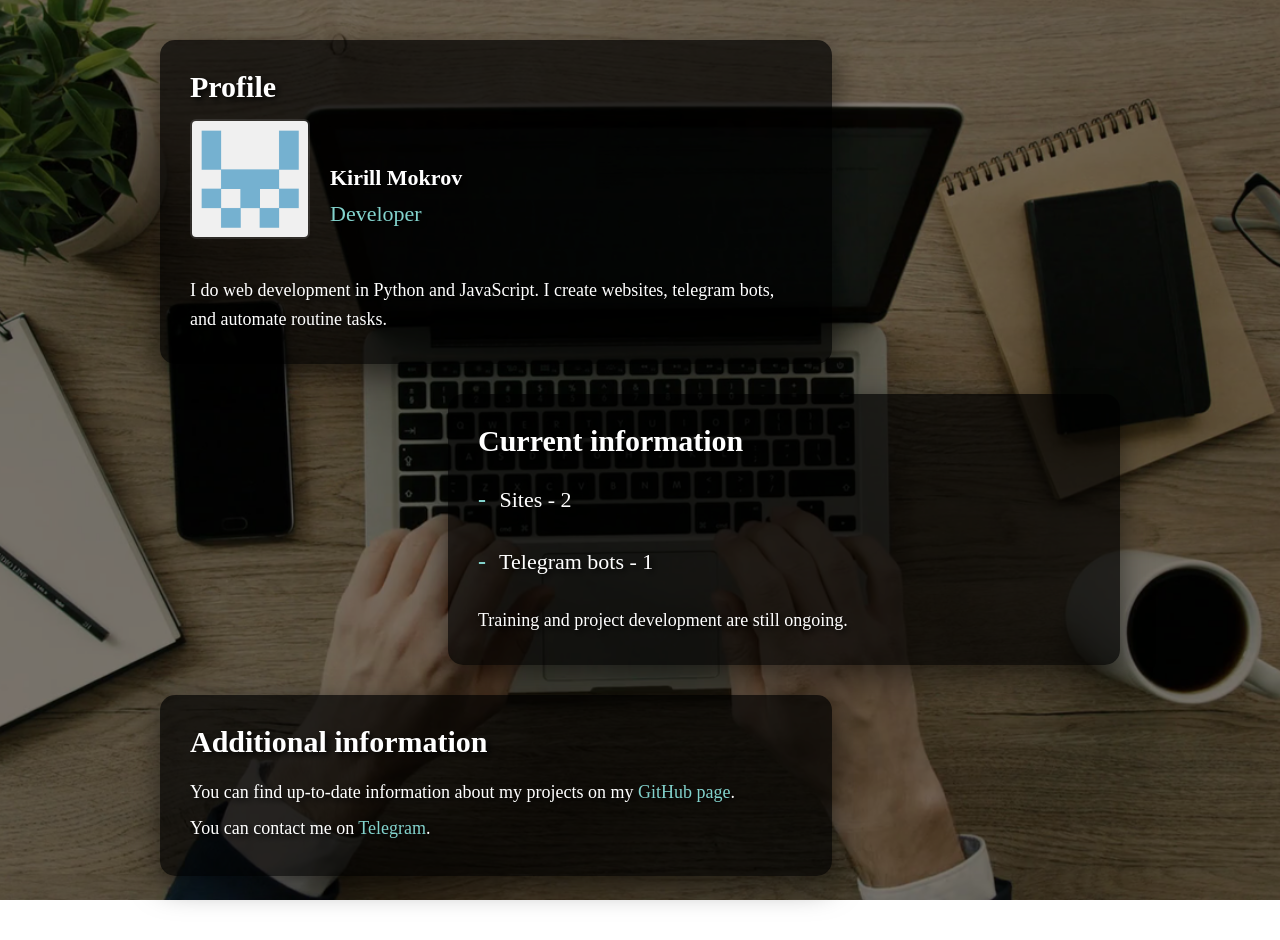
==== index.html @ 05e8b30d "fix all" ====
<!DOCTYPE html>
<html lang = "ru">
<head>
    <meta charset = "UTF-8">
    <meta name = "viewport" content = "width=device-width, initial-scale = 1.0">
    <link rel="icon" type="image/jpg" href="ava(1).jpg">
    <title> Portfolio  </title>
    <style>
        * {
            margin: 0;
            padding: 0;
            box-sizing: border-box
        }

        body {
            font-family: 'Times New Roman', Sans-serif;
            color: white;
            text-shadow: 3px 3px 6px black;
            min-height: 100vh;
            background-image: url('fon 2.webp');
            background-size: cover;
            background-attachment:fixed;
            background-position: center;
            position: relative;

        }

        body::before {
            content: "";
            position: fixed;
            top: 0;
            left: 0;
            width: 100%;
            height: 100%;
            background-color: rgba(0,0,0,0.5);
            z-index: 0;
        }

        .container {
            position: relative;
            z-index: 1;
            max-width: 1000px;
            margin: 20px auto;
            padding: 20px;
            display: flex;
            flex-direction: column;
            gap: 30px;
            align-items: flex-start;
            min-height: 100vh;
        }

        .block {
            background: rgba(0,0,0,0.7);
            padding: 30px;
            border-radius: 15px;
            box-shadow: 0 10px 30px rgba(0, 0, 0, 0.5);
            width: 70%;
            transition: all 0.3s ease;
        }

        .block:hover {
            transform: translateY(-10px);
            box-shadow: 0 15px 40px rgba(0, 0, 0, 0.7);
        }

        .block:nth-child(odd) {
            align-self: flex-start;
            margin-right: auto;
        }

        .block:nth-child(even) {
            align-self: flex-end;
            margin-left: auto;
        }

        h2 {
            font-size: 30px;
            margin-bottom: 15px;
            color: white;
        }
        
        h3 {
            font-size: 22px;
            margin: 15px 0 10px;
            color: white;
        }

        .block-description {
            font-size: 18px;
            line-height: 1.6;
            margin-top: 18px;
        }

        .developer-title {
            font-size: 22px;
            color: #83d3cd;
            font-weight: 500;
        }

        .avatar {
            width: 120px;
            height: 120px;
            border-radius: 5%;
            object-fit: cover;
            border: 2px solid rgba(108, 107, 107, 0.3);
            margin-bottom: 15px;
        }

        .work-item {
            display: flex;
            gap: 15px;
            margin: 15px 0;
            align-items: center;
        }

        .work-icon {
            font-size: 35px;
        }

        .btn {
            display: inline-block;
            padding: 10px 20px;
            color: white;
            text-decoration: none;
            border-radius: 20px;
            margin: 5px 5px 0 0;
            transition: all 0.3s;
        }

        .btn:hover {
            background: rgba(93, 79, 79, 0.3);
            transform: scale(1.05);
        }

        ul {
            list-style: none;
        }

        .info-list {
            list-style: none;
            font-size: 22px; 
            line-height: 2.2;   
        }

        .info-list li {
            margin-bottom: 10px;
            font-weight: 500;   
        }

        .info-list li span {
            color: #83d3cd;     
            font-size: 24px;     
            font-weight: bold;
            margin-right: 8px;
        }

        a {
            color: #83d3cd;
            text-decoration: none;
            transition: all 0.3s ease;
            border-bottom: 1px solid transparent;
        }

        a:hover {
            color: #b3f3ed;
            border-bottom: 1px solid #83d3cd;
        }

        .social-links {
            display: flex;
            gap: 20px;
            margin-top: 20px;
            flex-wrap: wrap;
        }

        .social-link {
            display: flex;
            align-items: center;
            gap: 8px;
            padding: 8px 16px;
            background: rgba(255, 255, 255, 0.1);
            border-radius: 30px;
            transition: all 0.3s ease;
        }

        .social-link:hover {
            background: rgba(131, 211, 205, 0.2);
            transform: translateY(-3px);
        }

        .additional-list {
            line-height: 2;
            font-size: 18px;
        }

        /*mobile version*/
        @media (max-width: 768px) {
            .container {
                margin: 10px;
            }

            .block {
                width: 100%;
                align-self: center;
                margin: 0;
            }

            .block:nth-child(odd),
            .block:nth-child(even) {
                border-right: none;
            }

            .social-links {
                gap: 10px;
            }

            .social-link {
                padding: 6px 12px;
                font-size: 14px;
            }

            .info-list {
                font-size: 18px;  
            }

            .info-list li span {
                font-size: 20px;
            }

            .block-description {
                font-size: 16px;
            }

            .developer-title {
                font-size: 20px;
            }

            .additional-list {
                font-size: 16px;
            }
        }
    </style>
</head>
<body>
    <div class = "container">
        
        <div class = "block">
            <h2>Profile</h2>
            <div style ="display: flex; gap: 20px; align-items: center;">
                <div style="text-align: center">
                    <img src="ava.png" alt="Avatar" class="avatar">
                </div>
                <div>
                    <h3>Kirill Mokrov</h3>
                    <p class="developer-title">Developer</p>
                </div>
            </div>
            <p class="block-description">I do web development in Python and JavaScript. I create websites, telegram bots, and automate routine tasks.</p>
        </div>

        <div class = "block">
            <h2>Current information</h2>
            <ul class="info-list">
                <li><span>-</span> Sites - 2</li>
                <li><span>-</span> Telegram bots - 1</li>
            </ul>
            <p class="block-description">Training and project development are still ongoing.</p>
        </div>

        <div class = "block">
            <h2>Additional information</h2>
            <ul class="additional-list">
                <li>You can find up-to-date information about my projects on my 
                    <a href="https://github.com/MisMath27" target="_blank">GitHub page</a>.
                </li>
                <li>You can contact me on 
                    <a href="https://t.me/MisMath27" target="_blank">Telegram</a>.
                </li>
            </ul>
        </div>
    </div>
</body>
</html>
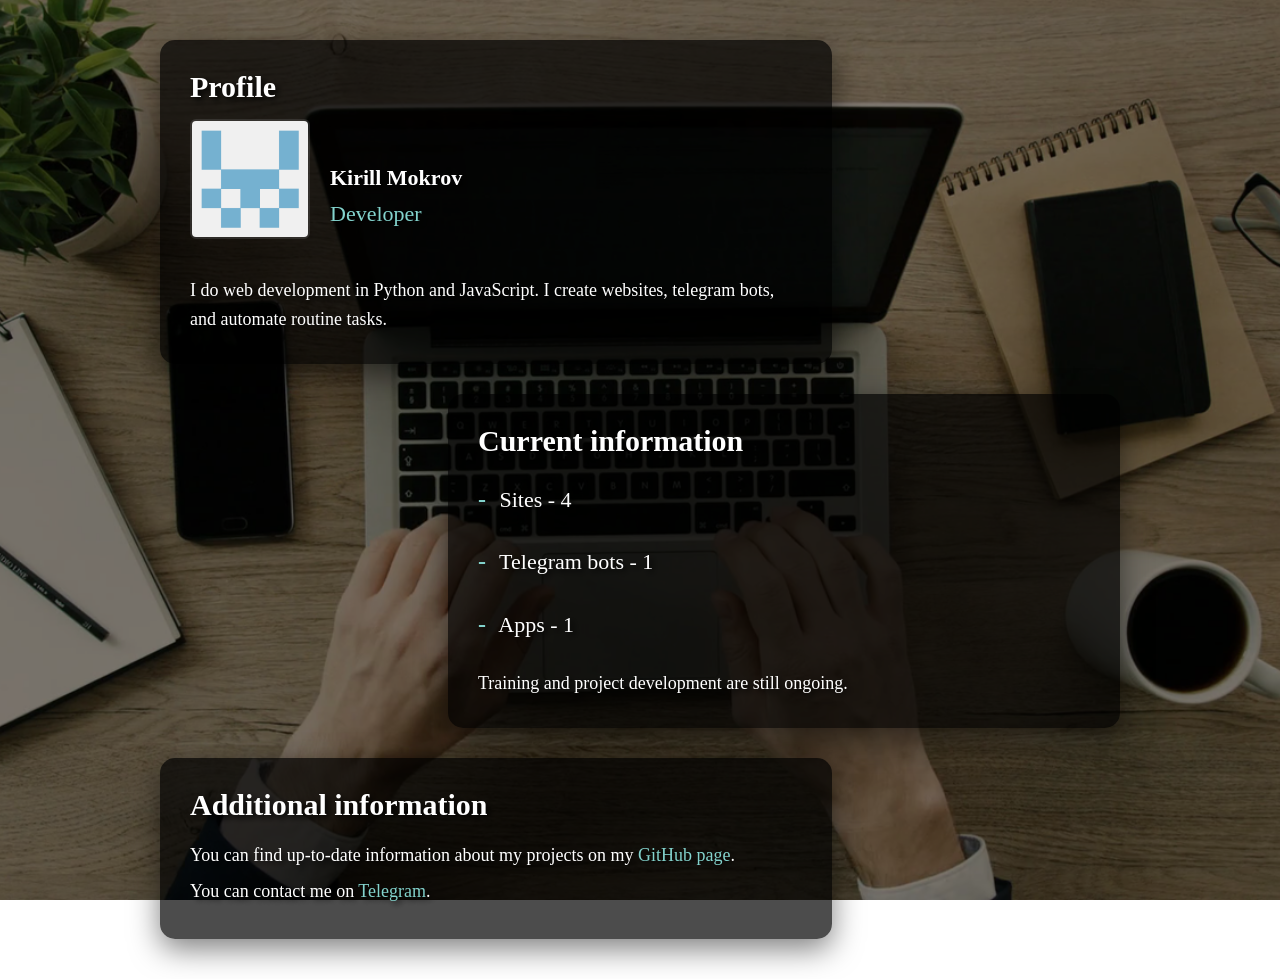
==== commit b9b7ffab: "Initial commit: Portfolio" ====
--- a/index.html
+++ b/index.html
@@ -5,6 +5,20 @@
     <meta name = "viewport" content = "width=device-width, initial-scale = 1.0">
     <link rel="icon" type="image/jpg" href="ava(1).jpg">
     <title> Portfolio  </title>
+    <meta name="yandex-verification"        content="45c2fd969e91b1aa" />
+    <!-- Yandex.Metrika counter -->
+    <script type="text/javascript">
+    (function(m,e,t,r,i,k,a){
+        m[i]=m[i]||function(){(m[i].a=m[i].a||[]).push(arguments)};
+        m[i].l=1*new Date();
+        for (var j = 0; j < document.scripts.length; j++) {if (document.scripts[j].src === r) { return; }}
+        k=e.createElement(t),a=e.getElementsByTagName(t)[0],k.async=1,k.src=r,a.parentNode.insertBefore(k,a)
+    })(window, document,'script','https://mc.yandex.ru/metrika/tag.js?id=107219504', 'ym');
+
+    ym(107219504, 'init', {ssr:true, webvisor:true, clickmap:true, ecommerce:"dataLayer", referrer: document.referrer, url: location.href, accurateTrackBounce:true, trackLinks:true});
+</script>
+<noscript><div><img src="https://mc.yandex.ru/watch/107219504" style="position:absolute; left:-9999px;" alt="" /></div></noscript>
+<!-- /Yandex.Metrika counter -->
     <style>
         * {
             margin: 0;
@@ -261,8 +275,9 @@
         <div class = "block">
             <h2>Current information</h2>
             <ul class="info-list">
-                <li><span>-</span> Sites - 2</li>
+                <li><span>-</span> Sites - 4</li>
                 <li><span>-</span> Telegram bots - 1</li>
+                <li><span>-</span> Apps - 1</li>
             </ul>
             <p class="block-description">Training and project development are still ongoing.</p>
         </div>
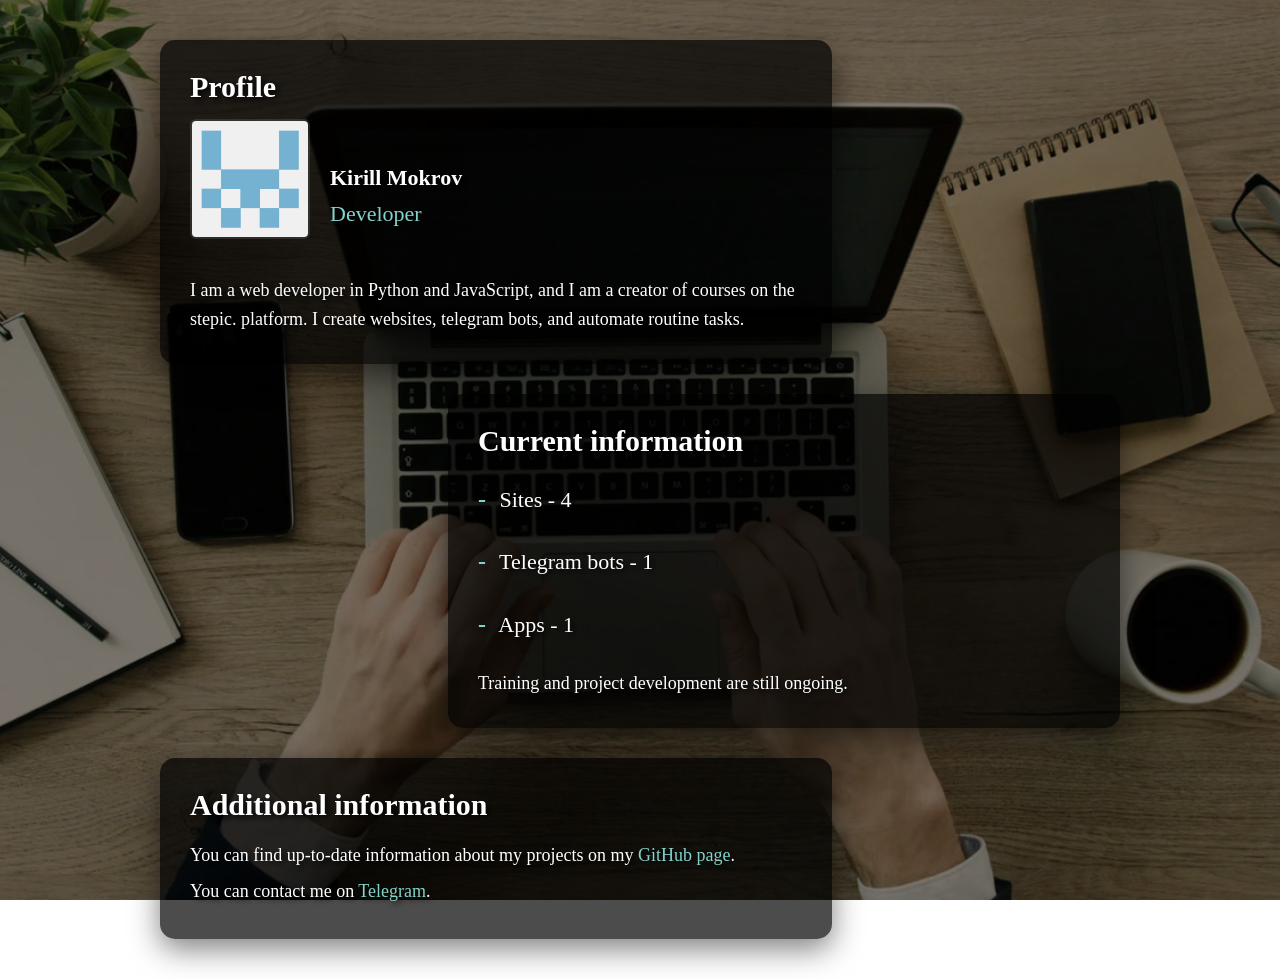
==== commit dacb0a66: "Update descriprion" ====
--- a/index.html
+++ b/index.html
@@ -269,7 +269,7 @@
                     <p class="developer-title">Developer</p>
                 </div>
             </div>
-            <p class="block-description">I do web development in Python and JavaScript. I create websites, telegram bots, and automate routine tasks.</p>
+            <p class="block-description">I am a web developer in Python and JavaScript, and I am a creator of courses on the stepic. platform. I create websites, telegram bots, and automate routine tasks.</p>
         </div>
 
         <div class = "block">
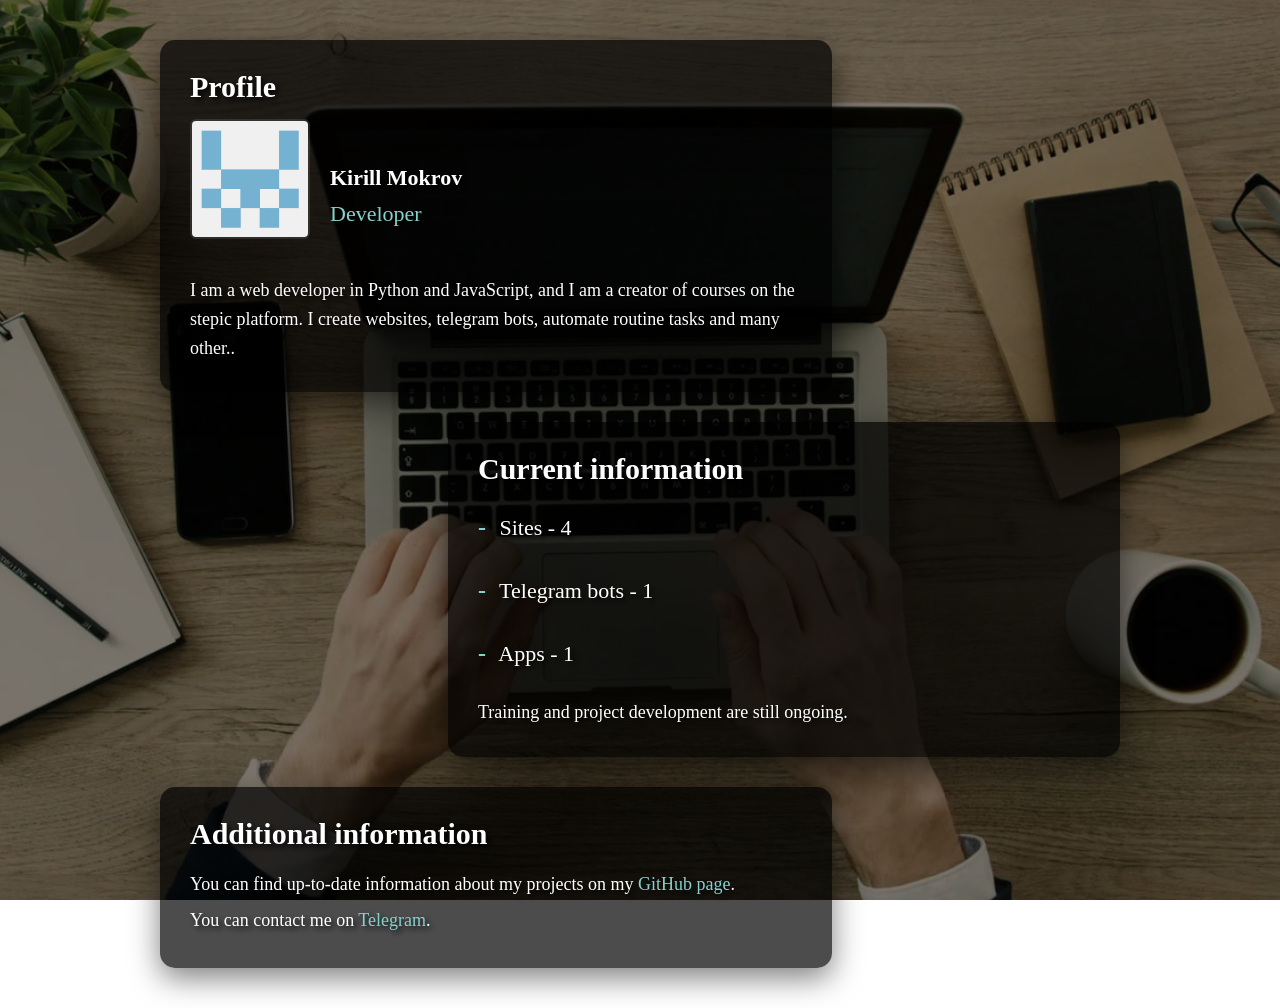
==== commit bc2fedcf: "Fix error discription" ====
--- a/index.html
+++ b/index.html
@@ -269,7 +269,7 @@
                     <p class="developer-title">Developer</p>
                 </div>
             </div>
-            <p class="block-description">I am a web developer in Python and JavaScript, and I am a creator of courses on the stepic. platform. I create websites, telegram bots, and automate routine tasks.</p>
+            <p class="block-description">I am a web developer in Python and JavaScript, and I am a creator of courses on the stepic platform. I create websites, telegram bots, automate routine tasks and many other..</p>
         </div>
 
         <div class = "block">
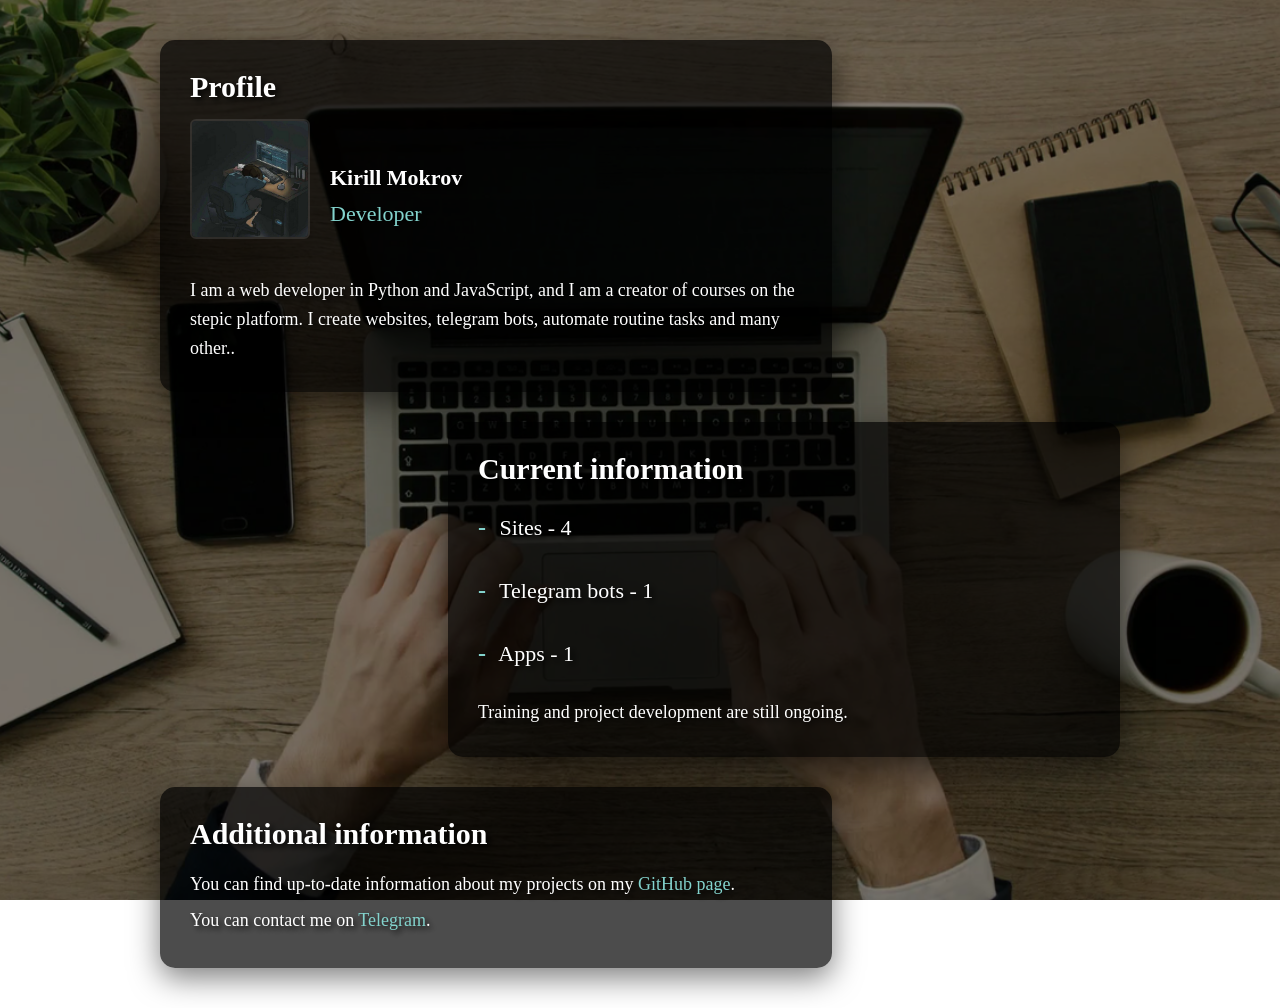
==== commit 918546ef: "Added new avatar, new folder for images" ====
--- a/index.html
+++ b/index.html
@@ -3,7 +3,7 @@
 <head>
     <meta charset = "UTF-8">
     <meta name = "viewport" content = "width=device-width, initial-scale = 1.0">
-    <link rel="icon" type="image/jpg" href="ava(1).jpg">
+    <link rel="icon" type="image/jpg" href="images/ava(1).png">
     <title> Portfolio  </title>
     <meta name="yandex-verification"        content="45c2fd969e91b1aa" />
     <!-- Yandex.Metrika counter -->
@@ -262,7 +262,7 @@
             <h2>Profile</h2>
             <div style ="display: flex; gap: 20px; align-items: center;">
                 <div style="text-align: center">
-                    <img src="ava.png" alt="Avatar" class="avatar">
+                    <img src="images/prigrammer_nigth.png" alt="Avatar" class="avatar">
                 </div>
                 <div>
                     <h3>Kirill Mokrov</h3>
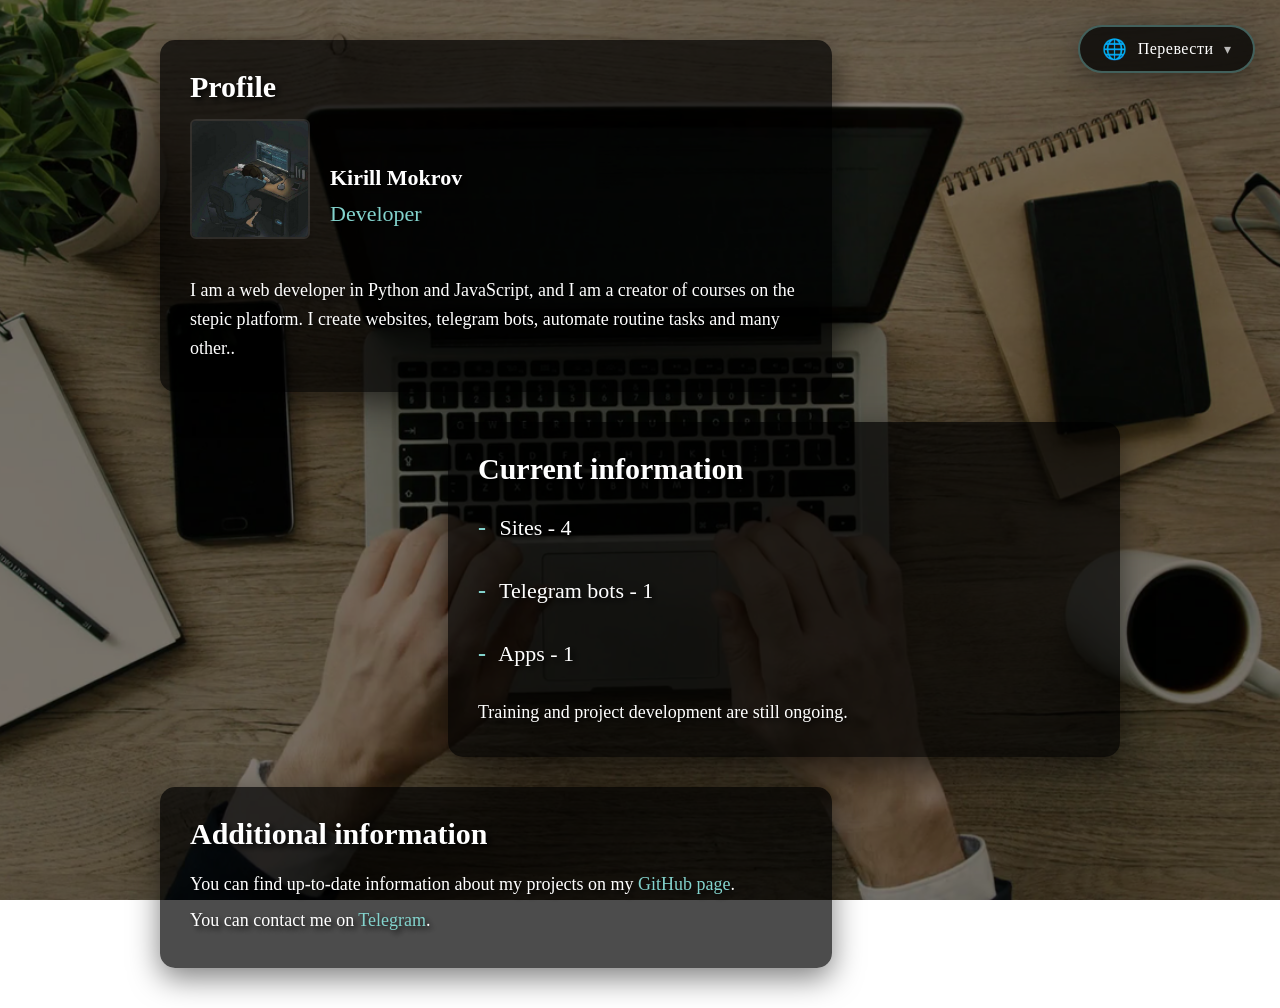
==== commit eb94b7ed: "Added translate button" ====
--- a/index.html
+++ b/index.html
@@ -1,12 +1,12 @@
 <!DOCTYPE html>
 <html lang = "ru">
 <head>
+    <link rel="stylesheet" href="style.css">
     <meta charset = "UTF-8">
     <meta name = "viewport" content = "width=device-width, initial-scale = 1.0">
     <link rel="icon" type="image/jpg" href="images/ava(1).png">
     <title> Portfolio  </title>
     <meta name="yandex-verification"        content="45c2fd969e91b1aa" />
-    <!-- Yandex.Metrika counter -->
     <script type="text/javascript">
     (function(m,e,t,r,i,k,a){
         m[i]=m[i]||function(){(m[i].a=m[i].a||[]).push(arguments)};
@@ -18,244 +18,73 @@
     ym(107219504, 'init', {ssr:true, webvisor:true, clickmap:true, ecommerce:"dataLayer", referrer: document.referrer, url: location.href, accurateTrackBounce:true, trackLinks:true});
 </script>
 <noscript><div><img src="https://mc.yandex.ru/watch/107219504" style="position:absolute; left:-9999px;" alt="" /></div></noscript>
-<!-- /Yandex.Metrika counter -->
-    <style>
-        * {
-            margin: 0;
-            padding: 0;
-            box-sizing: border-box
-        }
 
-        body {
-            font-family: 'Times New Roman', Sans-serif;
-            color: white;
-            text-shadow: 3px 3px 6px black;
-            min-height: 100vh;
-            background-image: url('fon 2.webp');
-            background-size: cover;
-            background-attachment:fixed;
-            background-position: center;
-            position: relative;
-
-        }
-
-        body::before {
-            content: "";
-            position: fixed;
-            top: 0;
-            left: 0;
-            width: 100%;
-            height: 100%;
-            background-color: rgba(0,0,0,0.5);
-            z-index: 0;
-        }
-
-        .container {
-            position: relative;
-            z-index: 1;
-            max-width: 1000px;
-            margin: 20px auto;
-            padding: 20px;
-            display: flex;
-            flex-direction: column;
-            gap: 30px;
-            align-items: flex-start;
-            min-height: 100vh;
-        }
-
-        .block {
-            background: rgba(0,0,0,0.7);
-            padding: 30px;
-            border-radius: 15px;
-            box-shadow: 0 10px 30px rgba(0, 0, 0, 0.5);
-            width: 70%;
-            transition: all 0.3s ease;
-        }
-
-        .block:hover {
-            transform: translateY(-10px);
-            box-shadow: 0 15px 40px rgba(0, 0, 0, 0.7);
-        }
-
-        .block:nth-child(odd) {
-            align-self: flex-start;
-            margin-right: auto;
-        }
-
-        .block:nth-child(even) {
-            align-self: flex-end;
-            margin-left: auto;
-        }
-
-        h2 {
-            font-size: 30px;
-            margin-bottom: 15px;
-            color: white;
-        }
-        
-        h3 {
-            font-size: 22px;
-            margin: 15px 0 10px;
-            color: white;
-        }
-
-        .block-description {
-            font-size: 18px;
-            line-height: 1.6;
-            margin-top: 18px;
-        }
-
-        .developer-title {
-            font-size: 22px;
-            color: #83d3cd;
-            font-weight: 500;
-        }
-
-        .avatar {
-            width: 120px;
-            height: 120px;
-            border-radius: 5%;
-            object-fit: cover;
-            border: 2px solid rgba(108, 107, 107, 0.3);
-            margin-bottom: 15px;
-        }
-
-        .work-item {
-            display: flex;
-            gap: 15px;
-            margin: 15px 0;
-            align-items: center;
-        }
-
-        .work-icon {
-            font-size: 35px;
-        }
-
-        .btn {
-            display: inline-block;
-            padding: 10px 20px;
-            color: white;
-            text-decoration: none;
-            border-radius: 20px;
-            margin: 5px 5px 0 0;
-            transition: all 0.3s;
-        }
-
-        .btn:hover {
-            background: rgba(93, 79, 79, 0.3);
-            transform: scale(1.05);
-        }
-
-        ul {
-            list-style: none;
-        }
-
-        .info-list {
-            list-style: none;
-            font-size: 22px; 
-            line-height: 2.2;   
-        }
-
-        .info-list li {
-            margin-bottom: 10px;
-            font-weight: 500;   
-        }
-
-        .info-list li span {
-            color: #83d3cd;     
-            font-size: 24px;     
-            font-weight: bold;
-            margin-right: 8px;
-        }
-
-        a {
-            color: #83d3cd;
-            text-decoration: none;
-            transition: all 0.3s ease;
-            border-bottom: 1px solid transparent;
-        }
-
-        a:hover {
-            color: #b3f3ed;
-            border-bottom: 1px solid #83d3cd;
-        }
-
-        .social-links {
-            display: flex;
-            gap: 20px;
-            margin-top: 20px;
-            flex-wrap: wrap;
-        }
-
-        .social-link {
-            display: flex;
-            align-items: center;
-            gap: 8px;
-            padding: 8px 16px;
-            background: rgba(255, 255, 255, 0.1);
-            border-radius: 30px;
-            transition: all 0.3s ease;
-        }
-
-        .social-link:hover {
-            background: rgba(131, 211, 205, 0.2);
-            transform: translateY(-3px);
-        }
-
-        .additional-list {
-            line-height: 2;
-            font-size: 18px;
-        }
-
-        /*mobile version*/
-        @media (max-width: 768px) {
-            .container {
-                margin: 10px;
-            }
-
-            .block {
-                width: 100%;
-                align-self: center;
-                margin: 0;
-            }
-
-            .block:nth-child(odd),
-            .block:nth-child(even) {
-                border-right: none;
-            }
-
-            .social-links {
-                gap: 10px;
-            }
-
-            .social-link {
-                padding: 6px 12px;
-                font-size: 14px;
-            }
-
-            .info-list {
-                font-size: 18px;  
-            }
-
-            .info-list li span {
-                font-size: 20px;
-            }
-
-            .block-description {
-                font-size: 16px;
-            }
-
-            .developer-title {
-                font-size: 20px;
-            }
-
-            .additional-list {
-                font-size: 16px;
-            }
-        }
-    </style>
 </head>
 <body>
+<div class="translate-wrapper">
+    <button class="translate-btn" id="translateBtn" onclick="toggleDropdown()">
+        <span class="icon">🌐</span>
+        <span class="btn-text">Перевести</span>
+        <span class="arrow" id="arrowIcon">▾</span>
+    </button>
+
+    <div class="translate-dropdown" id="translateDropdown">
+        <div class="menu-label">Выберите язык</div>
+
+        <button onclick="translatePage('ru')" class="active-lang" data-lang="ru">
+            <span class="flag">🇷🇺</span>
+            <span class="lang-name">Русский</span>
+            <span class="lang-code">RU</span>
+        </button>
+
+        <button onclick="translatePage('en')" data-lang="en">
+            <span class="flag">🇬🇧</span>
+            <span class="lang-name">English</span>
+            <span class="lang-code">EN</span>
+        </button>
+
+        <button onclick="translatePage('fr')" data-lang="fr">
+            <span class="flag">🇫🇷</span>
+            <span class="lang-name">Français</span>
+            <span class="lang-code">FR</span>
+        </button>
+
+        <button onclick="translatePage('de')" data-lang="de">
+            <span class="flag">🇩🇪</span>
+            <span class="lang-name">Deutsch</span>
+            <span class="lang-code">DE</span>
+        </button>
+
+        <button onclick="translatePage('es')" data-lang="es">
+            <span class="flag">🇪🇸</span>
+            <span class="lang-name">Español</span>
+            <span class="lang-code">ES</span>
+        </button>
+
+        <div class="divider"></div>
+
+        <button onclick="translatePage('zh-CN')" data-lang="zh-CN">
+            <span class="flag">🇨🇳</span>
+            <span class="lang-name">中文</span>
+            <span class="lang-code">ZH</span>
+        </button>
+
+        <button onclick="translatePage('ja')" data-lang="ja">
+            <span class="flag">🇯🇵</span>
+            <span class="lang-name">日本語</span>
+            <span class="lang-code">JA</span>
+        </button>
+
+        <button onclick="translatePage('ar')" data-lang="ar">
+            <span class="flag">🇸🇦</span>
+            <span class="lang-name">العربية</span>
+            <span class="lang-code">AR</span>
+        </button>
+    </div>
+</div>
+
+<script src="translations.js"></script>
+
     <div class = "container">
         
         <div class = "block">
--- a/style.css
+++ b/style.css
@@ -0,0 +1,450 @@
+* {
+            margin: 0;
+            padding: 0;
+            box-sizing: border-box
+        }
+
+        body {
+            font-family: 'Times New Roman', Sans-serif;
+            color: white;
+            text-shadow: 3px 3px 6px black;
+            min-height: 100vh;
+            background-image: url('fon 2.webp');
+            background-size: cover;
+            background-attachment:fixed;
+            background-position: center;
+            position: relative;
+
+        }
+
+        body::before {
+            content: "";
+            position: fixed;
+            top: 0;
+            left: 0;
+            width: 100%;
+            height: 100%;
+            background-color: rgba(0,0,0,0.5);
+            z-index: 0;
+        }
+
+        .container {
+            position: relative;
+            z-index: 1;
+            max-width: 1000px;
+            margin: 20px auto;
+            padding: 20px;
+            display: flex;
+            flex-direction: column;
+            gap: 30px;
+            align-items: flex-start;
+            min-height: 100vh;
+        }
+
+        .block {
+            background: rgba(0,0,0,0.7);
+            padding: 30px;
+            border-radius: 15px;
+            box-shadow: 0 10px 30px rgba(0, 0, 0, 0.5);
+            width: 70%;
+            transition: all 0.3s ease;
+        }
+
+        .block:hover {
+            transform: translateY(-10px);
+            box-shadow: 0 15px 40px rgba(0, 0, 0, 0.7);
+        }
+
+        .block:nth-child(odd) {
+            align-self: flex-start;
+            margin-right: auto;
+        }
+
+        .block:nth-child(even) {
+            align-self: flex-end;
+            margin-left: auto;
+        }
+
+        h2 {
+            font-size: 30px;
+            margin-bottom: 15px;
+            color: white;
+        }
+
+        h3 {
+            font-size: 22px;
+            margin: 15px 0 10px;
+            color: white;
+        }
+
+        .block-description {
+            font-size: 18px;
+            line-height: 1.6;
+            margin-top: 18px;
+        }
+
+        .developer-title {
+            font-size: 22px;
+            color: #83d3cd;
+            font-weight: 500;
+        }
+
+        .avatar {
+            width: 120px;
+            height: 120px;
+            border-radius: 5%;
+            object-fit: cover;
+            border: 2px solid rgba(108, 107, 107, 0.3);
+            margin-bottom: 15px;
+        }
+
+        .work-item {
+            display: flex;
+            gap: 15px;
+            margin: 15px 0;
+            align-items: center;
+        }
+
+        .work-icon {
+            font-size: 35px;
+        }
+
+        .btn {
+            display: inline-block;
+            padding: 10px 20px;
+            color: white;
+            text-decoration: none;
+            border-radius: 20px;
+            margin: 5px 5px 0 0;
+            transition: all 0.3s;
+        }
+
+        .btn:hover {
+            background: rgba(93, 79, 79, 0.3);
+            transform: scale(1.05);
+        }
+
+        ul {
+            list-style: none;
+        }
+
+        .info-list {
+            list-style: none;
+            font-size: 22px;
+            line-height: 2.2;
+        }
+
+        .info-list li {
+            margin-bottom: 10px;
+            font-weight: 500;
+        }
+
+        .info-list li span {
+            color: #83d3cd;
+            font-size: 24px;
+            font-weight: bold;
+            margin-right: 8px;
+        }
+
+        a {
+            color: #83d3cd;
+            text-decoration: none;
+            transition: all 0.3s ease;
+            border-bottom: 1px solid transparent;
+        }
+
+        a:hover {
+            color: #b3f3ed;
+            border-bottom: 1px solid #83d3cd;
+        }
+
+        .social-links {
+            display: flex;
+            gap: 20px;
+            margin-top: 20px;
+            flex-wrap: wrap;
+        }
+
+        .social-link {
+            display: flex;
+            align-items: center;
+            gap: 8px;
+            padding: 8px 16px;
+            background: rgba(255, 255, 255, 0.1);
+            border-radius: 30px;
+            transition: all 0.3s ease;
+        }
+
+        .social-link:hover {
+            background: rgba(131, 211, 205, 0.2);
+            transform: translateY(-3px);
+        }
+
+        .additional-list {
+            line-height: 2;
+            font-size: 18px;
+        }
+
+        @media (max-width: 768px) {
+            .container {
+                margin: 10px;
+            }
+
+            .block {
+                width: 100%;
+                align-self: center;
+                margin: 0;
+            }
+
+            .block:nth-child(odd),
+            .block:nth-child(even) {
+                border-right: none;
+            }
+
+            .social-links {
+                gap: 10px;
+            }
+
+            .social-link {
+                padding: 6px 12px;
+                font-size: 14px;
+            }
+
+            .info-list {
+                font-size: 18px;
+            }
+
+            .info-list li span {
+                font-size: 20px;
+            }
+
+            .block-description {
+                font-size: 16px;
+            }
+
+            .developer-title {
+                font-size: 20px;
+            }
+
+            .additional-list {
+                font-size: 16px;
+            }
+        }
+
+.translate-wrapper {
+    position: fixed;
+    top: 25px;
+    right: 25px;
+    z-index: 9999;
+    font-family: 'Times New Roman', Sans-serif;
+}
+
+.translate-btn {
+    display: flex;
+    align-items: center;
+    gap: 10px;
+    background: rgba(0, 0, 0, 0.75);
+    backdrop-filter: blur(15px);
+    -webkit-backdrop-filter: blur(15px);
+    color: #fff;
+    border: 2px solid rgba(131, 211, 205, 0.4);
+    padding: 12px 22px;
+    border-radius: 50px;
+    cursor: pointer;
+    font-size: 16px;
+    font-weight: 500;
+    font-family: 'Times New Roman', Sans-serif;
+    transition: all 0.3s cubic-bezier(0.4, 0, 0.2, 1);
+    box-shadow: 0 8px 32px rgba(0, 0, 0, 0.4);
+    letter-spacing: 0.5px;
+}
+
+.translate-btn:hover {
+    background: rgba(131, 211, 205, 0.15);
+    border-color: rgba(131, 211, 205, 0.8);
+    transform: translateY(-2px) scale(1.03);
+    box-shadow: 0 12px 40px rgba(131, 211, 205, 0.25);
+}
+
+.translate-btn:active {
+    transform: scale(0.95);
+}
+
+.translate-btn .icon {
+    font-size: 20px;
+    line-height: 1;
+}
+
+.translate-btn .arrow {
+    font-size: 14px;
+    transition: transform 0.3s ease;
+    opacity: 0.7;
+}
+
+.translate-btn .arrow.open {
+    transform: rotate(180deg);
+}
+
+.translate-dropdown {
+    position: absolute;
+    top: calc(100% + 12px);
+    right: 0;
+    min-width: 220px;
+    background: rgba(0, 0, 0, 0.85);
+    backdrop-filter: blur(20px);
+    -webkit-backdrop-filter: blur(20px);
+    border-radius: 16px;
+    padding: 8px;
+    border: 1px solid rgba(131, 211, 205, 0.2);
+    box-shadow: 0 20px 60px rgba(0, 0, 0, 0.6);
+    opacity: 0;
+    visibility: hidden;
+    transform: translateY(-10px) scale(0.95);
+    transition: all 0.3s cubic-bezier(0.4, 0, 0.2, 1);
+    transform-origin: top right;
+}
+
+.translate-dropdown.active {
+    opacity: 1;
+    visibility: visible;
+    transform: translateY(0) scale(1);
+}
+
+.translate-dropdown button {
+    display: flex;
+    align-items: center;
+    gap: 12px;
+    width: 100%;
+    padding: 10px 16px;
+    background: transparent;
+    border: none;
+    border-radius: 10px;
+    color: rgba(255, 255, 255, 0.85);
+    font-size: 15px;
+    font-family: 'Times New Roman', Sans-serif;
+    cursor: pointer;
+    transition: all 0.2s ease;
+    text-align: left;
+}
+
+.translate-dropdown button:hover {
+    background: rgba(131, 211, 205, 0.15);
+    color: #83d3cd;
+    transform: translateX(4px);
+}
+
+.translate-dropdown button .flag {
+    font-size: 22px;
+    line-height: 1;
+    width: 30px;
+    text-align: center;
+}
+
+.translate-dropdown button .lang-name {
+    flex: 1;
+}
+
+.translate-dropdown button .lang-code {
+    font-size: 12px;
+    opacity: 0.4;
+    font-weight: 300;
+    letter-spacing: 1px;
+}
+
+.translate-dropdown button.active-lang {
+    background: rgba(131, 211, 205, 0.1);
+    color: #83d3cd;
+}
+
+.translate-dropdown button.active-lang::after {
+    content: '✓';
+    margin-left: auto;
+    color: #83d3cd;
+    font-size: 16px;
+}
+
+.translate-dropdown .divider {
+    height: 1px;
+    margin: 6px 12px;
+    background: linear-gradient(to right, transparent, rgba(131, 211, 205, 0.2), transparent);
+}
+
+.translate-dropdown .menu-label {
+    padding: 6px 16px 10px;
+    font-size: 11px;
+    text-transform: uppercase;
+    letter-spacing: 2px;
+    color: rgba(255, 255, 255, 0.3);
+    font-weight: 300;
+}
+
+@keyframes pulse-glow {
+    0%, 100% {
+        box-shadow: 0 0 20px rgba(131, 211, 205, 0.1);
+    }
+    50% {
+        box-shadow: 0 0 40px rgba(131, 211, 205, 0.2);
+    }
+}
+
+.translate-dropdown.active {
+    animation: pulse-glow 2s ease-in-out;
+}
+
+@media (max-width: 768px) {
+    .translate-wrapper {
+        top: 15px;
+        right: 15px;
+    }
+
+    .translate-btn {
+        padding: 10px 16px;
+        font-size: 14px;
+        gap: 8px;
+    }
+
+    .translate-btn .icon {
+        font-size: 18px;
+    }
+
+    .translate-btn .btn-text {
+        display: none;
+    }
+
+    .translate-dropdown {
+        min-width: 180px;
+        top: calc(100% + 10px);
+        padding: 6px;
+    }
+
+    .translate-dropdown button {
+        padding: 8px 12px;
+        font-size: 14px;
+    }
+
+    .translate-dropdown button .flag {
+        font-size: 18px;
+        width: 24px;
+    }
+}
+
+@media (max-width: 400px) {
+    .translate-wrapper {
+        top: 10px;
+        right: 10px;
+    }
+
+    .translate-btn {
+        padding: 8px 12px;
+        border-radius: 40px;
+    }
+
+    .translate-btn .icon {
+        font-size: 16px;
+    }
+
+    .translate-dropdown {
+        min-width: 150px;
+        right: -5px;
+    }
+}
